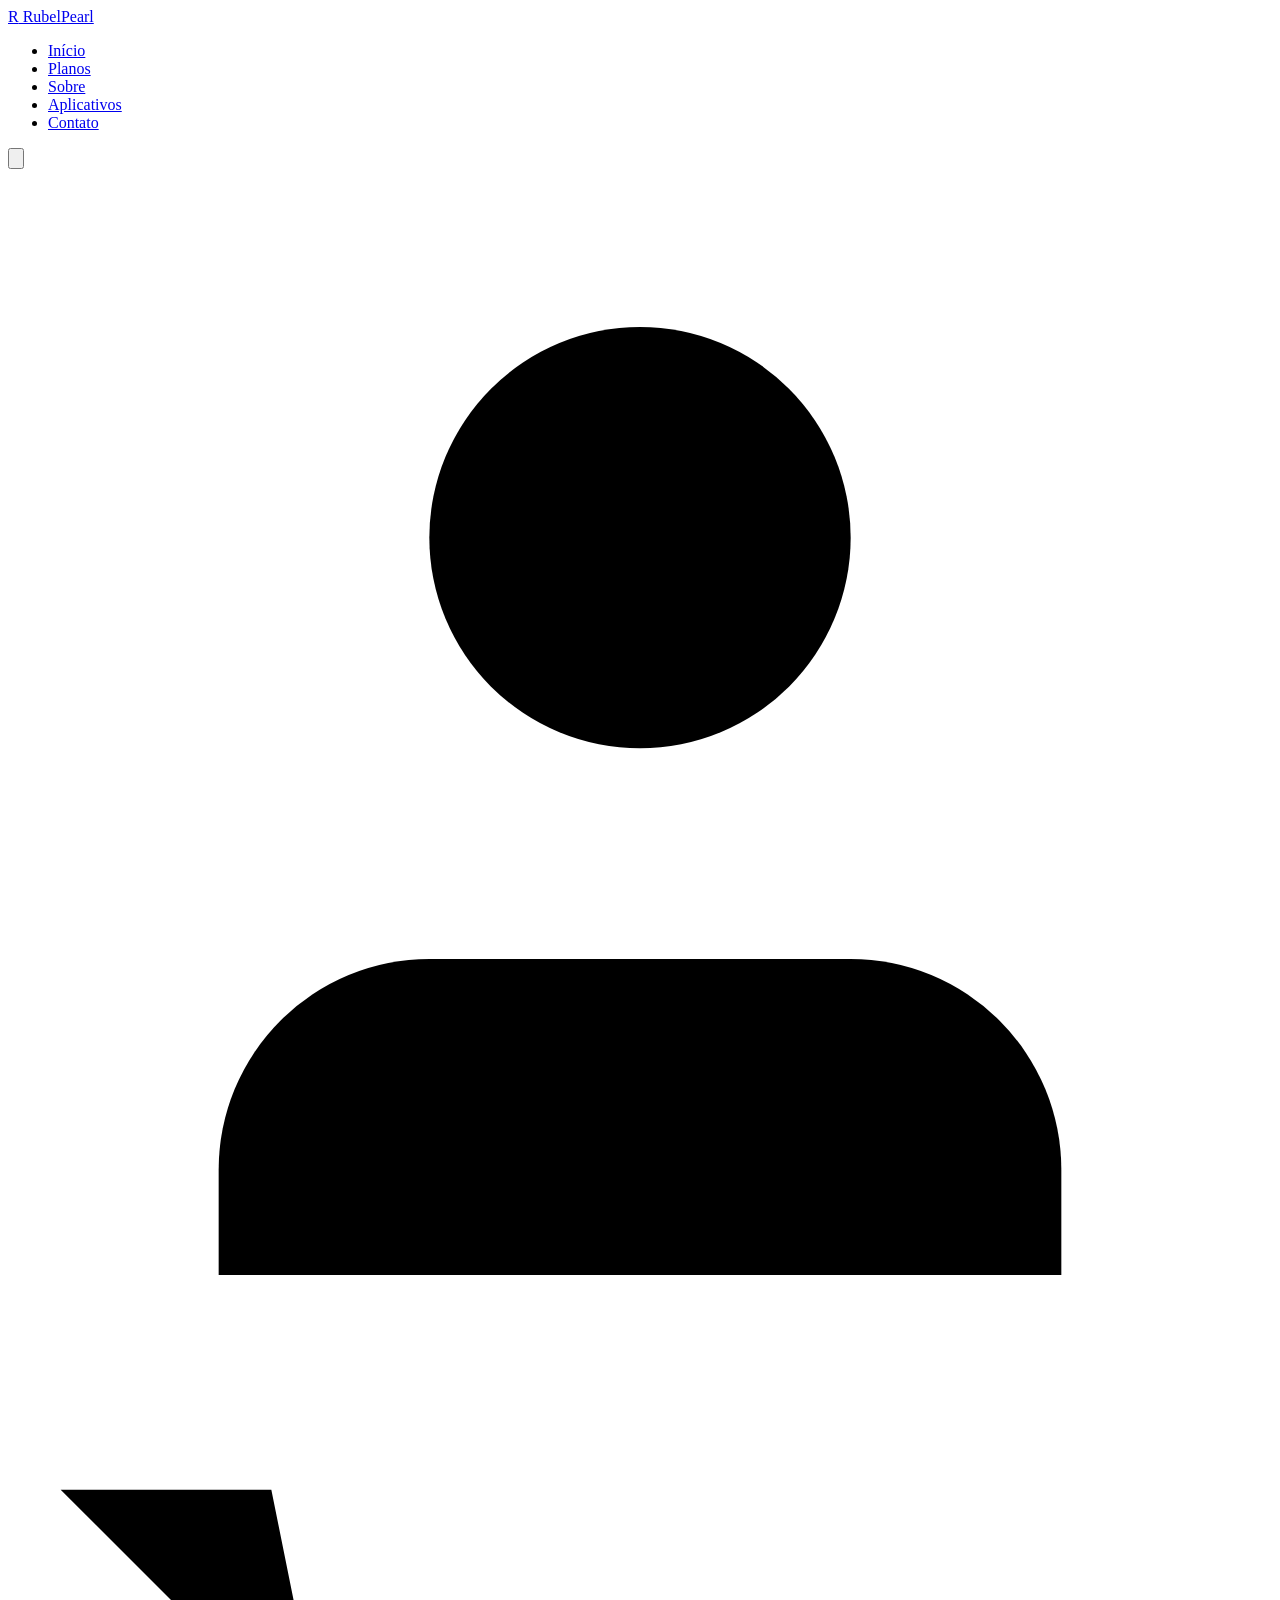
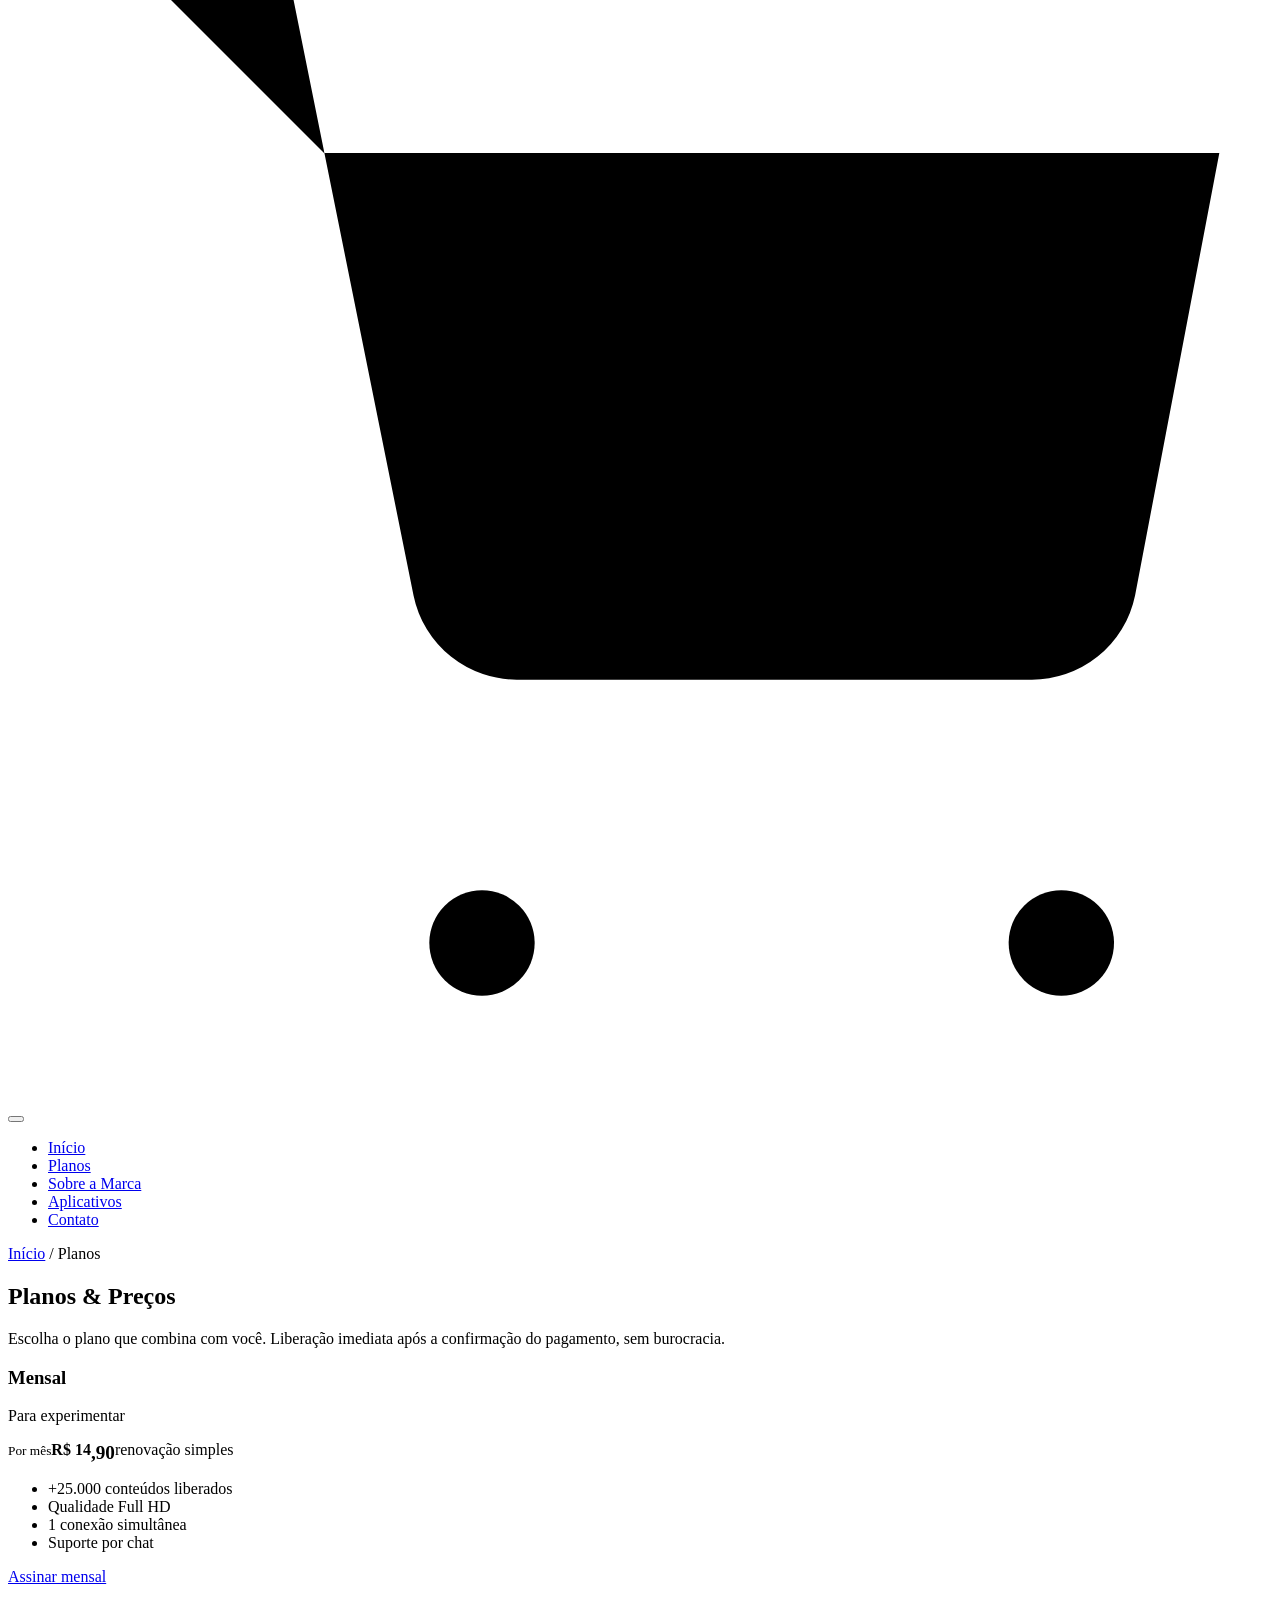
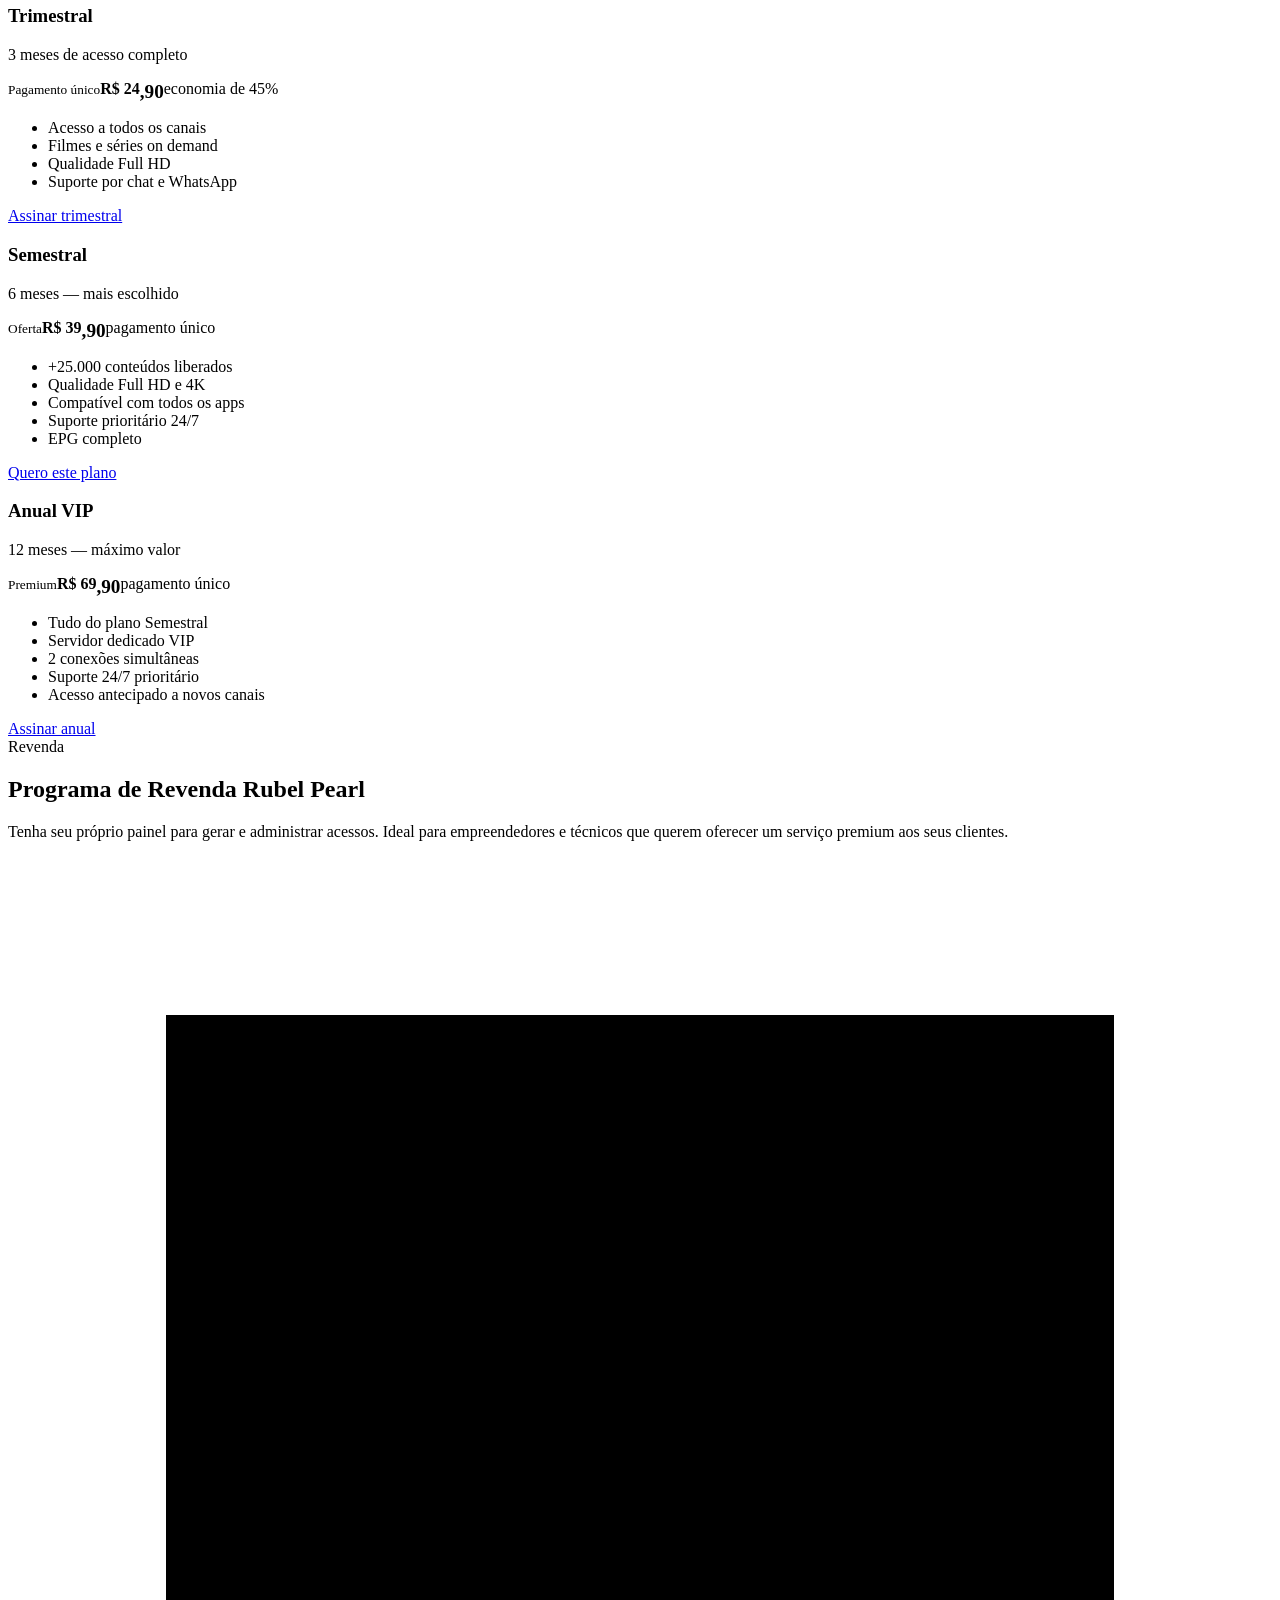
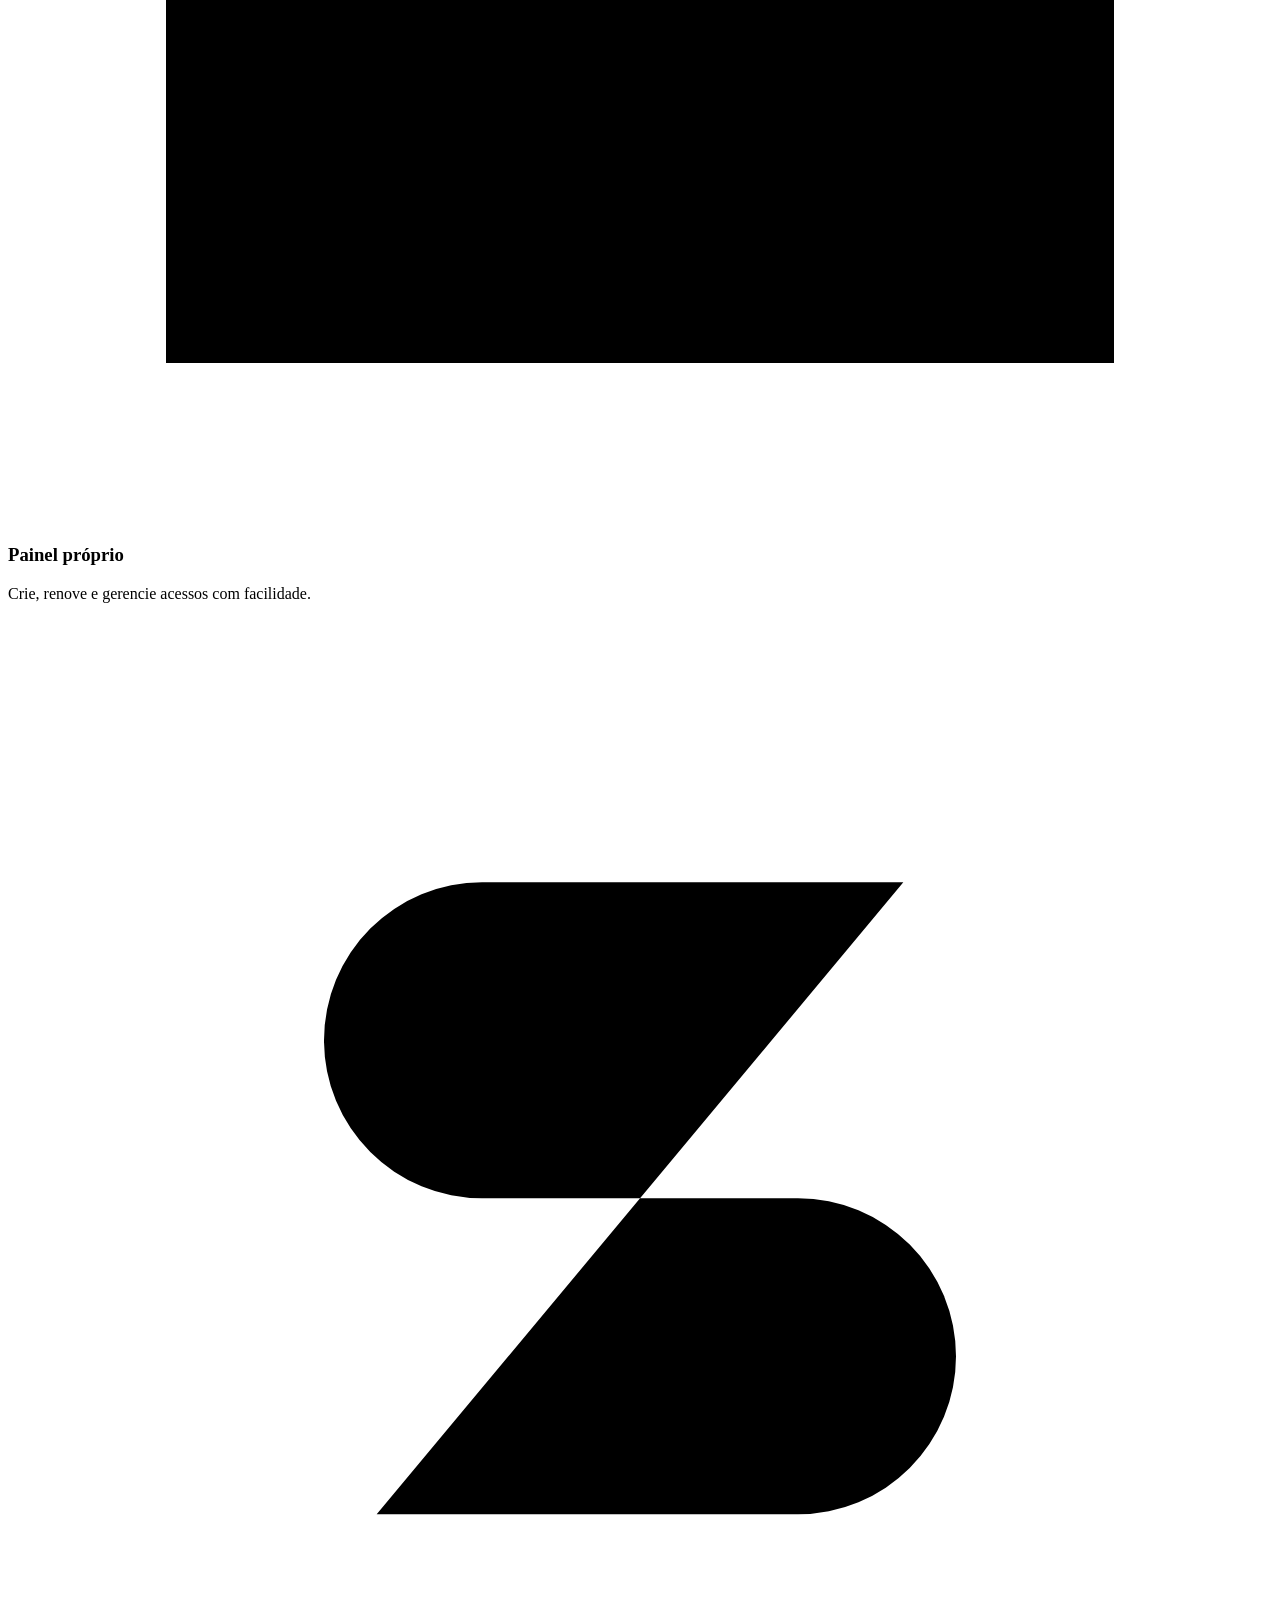
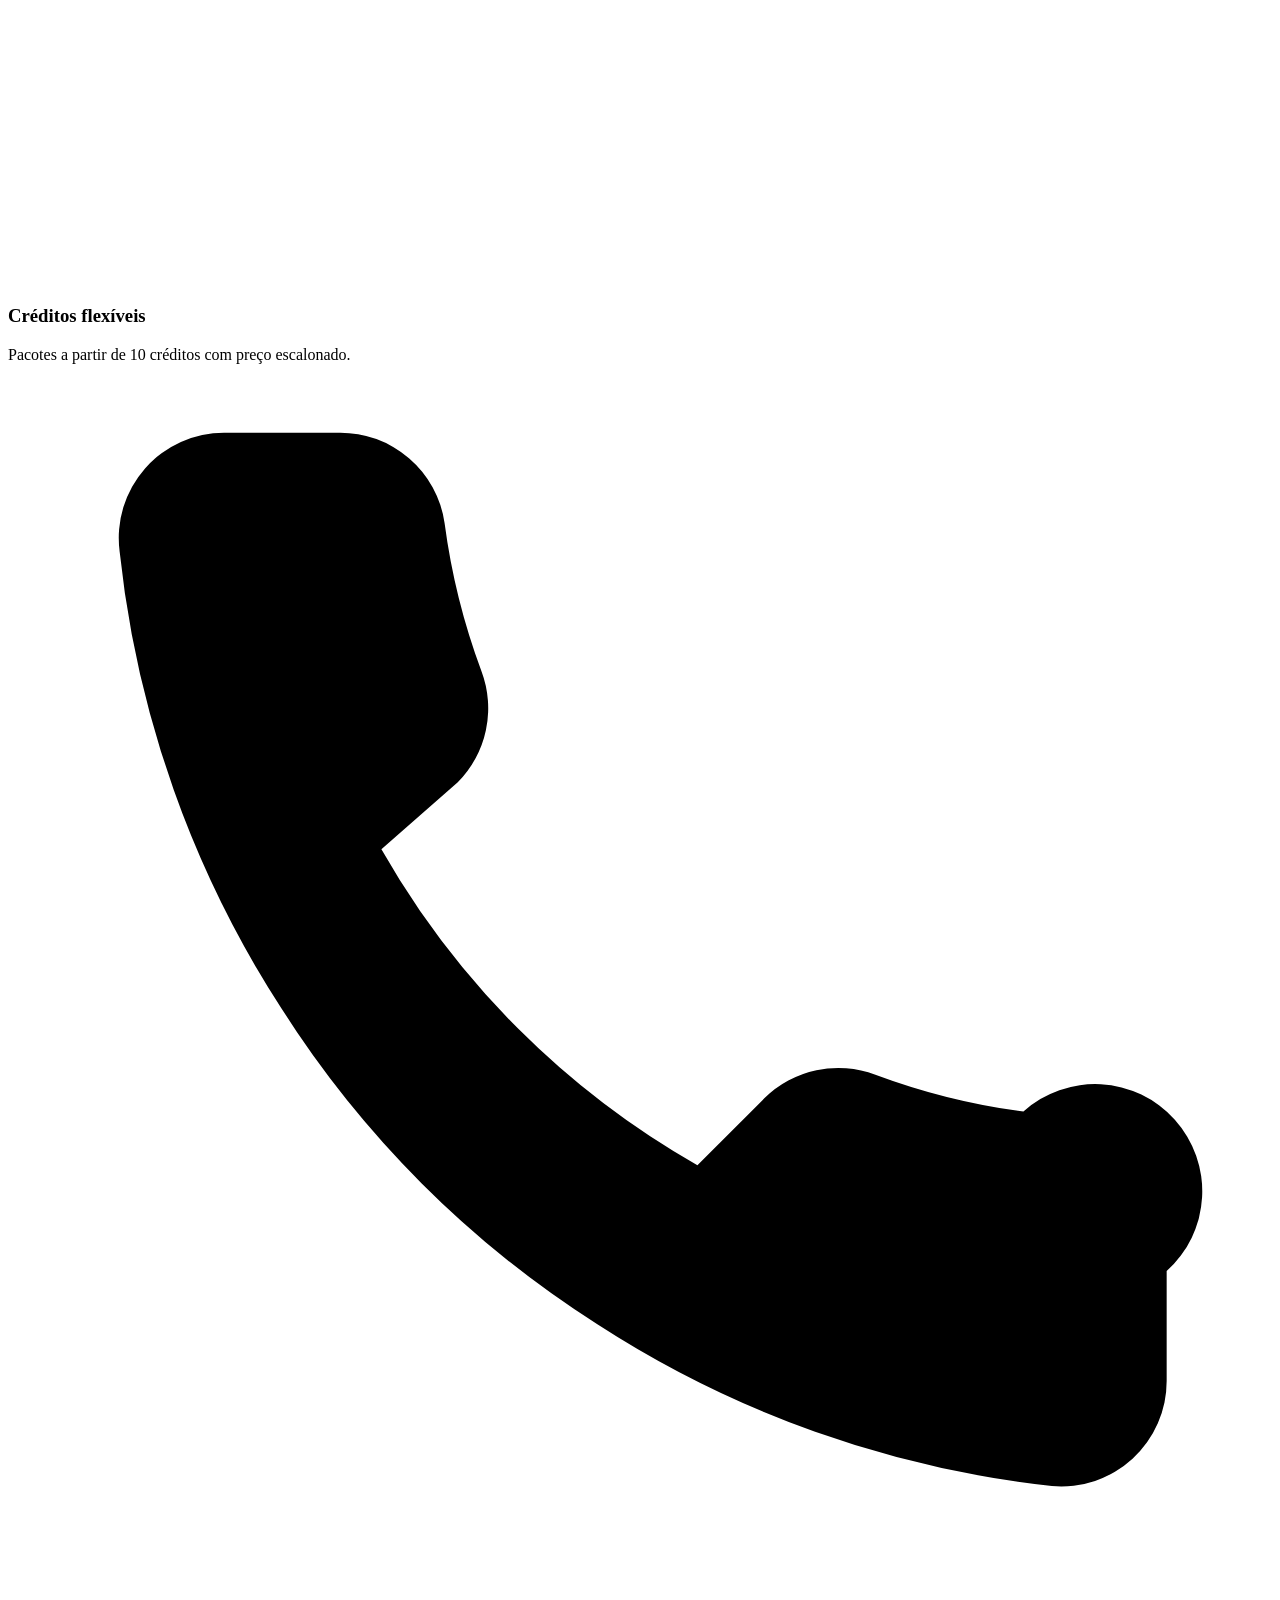
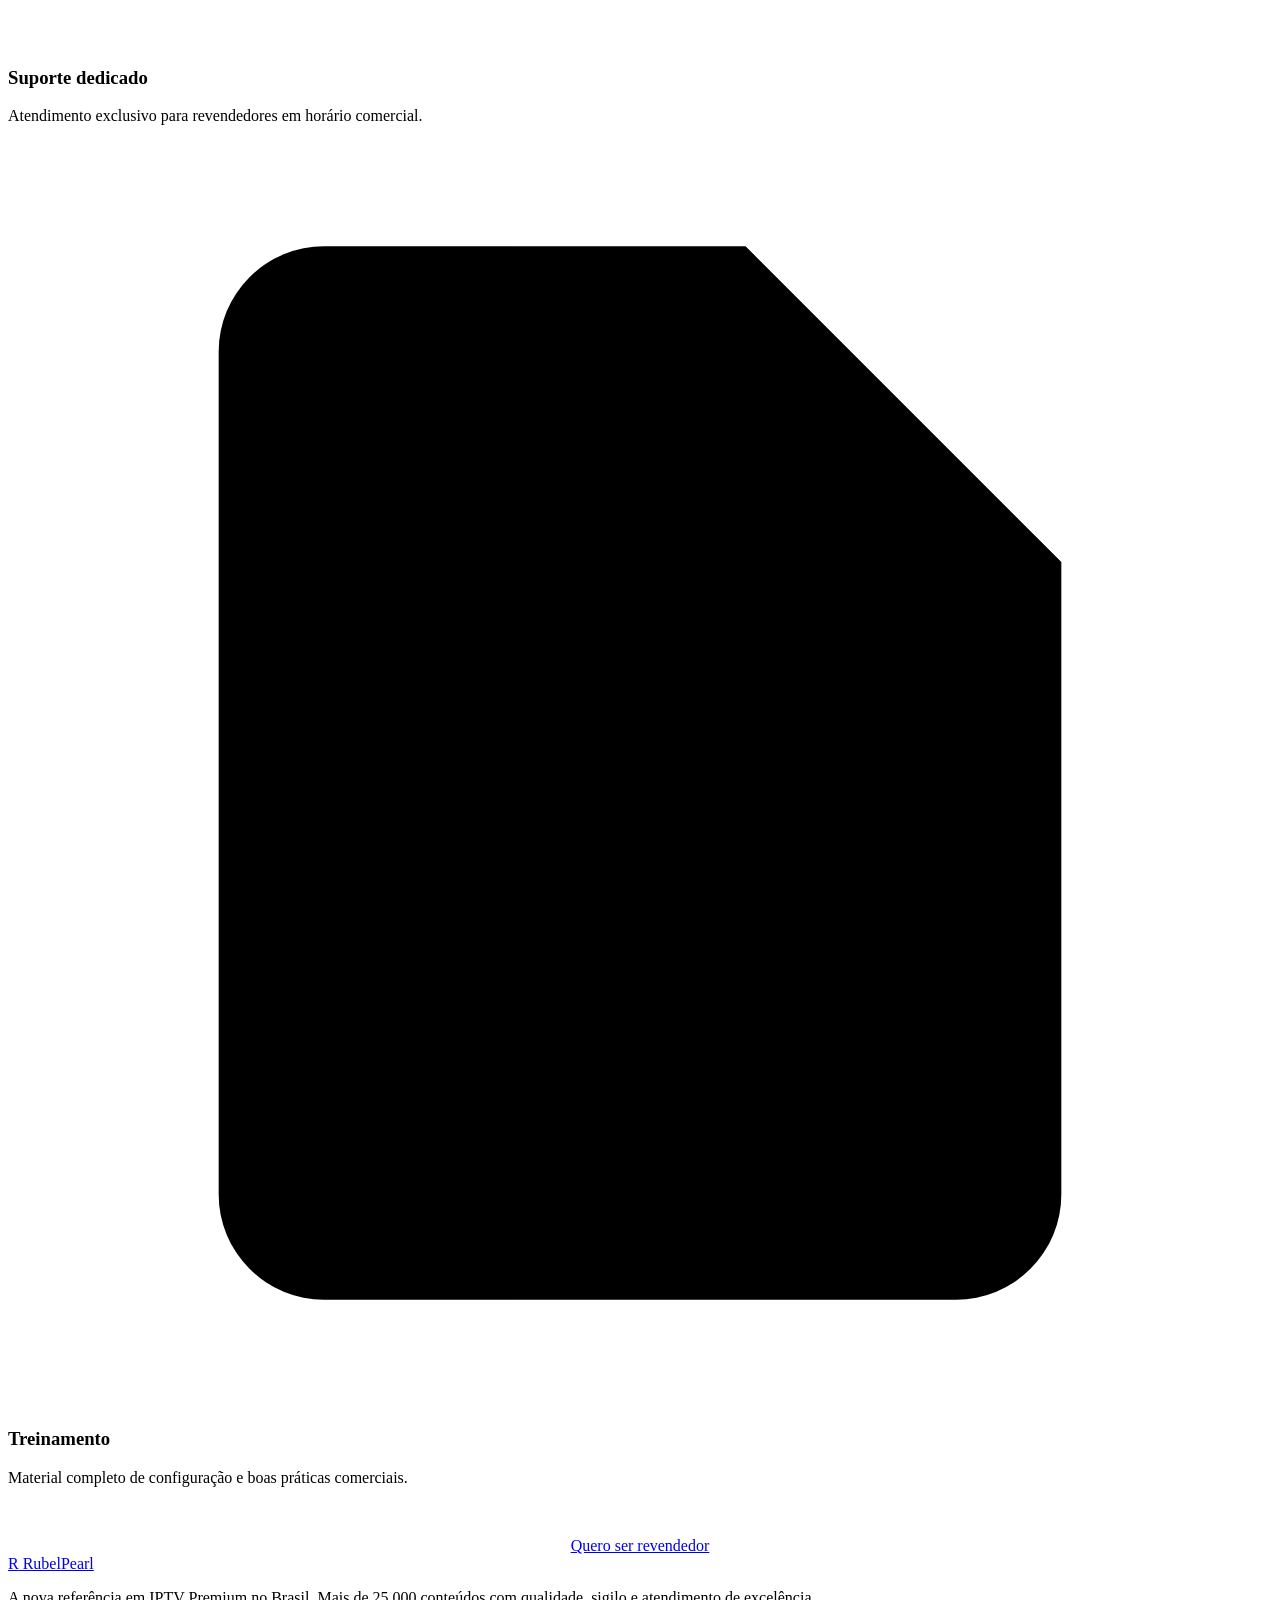
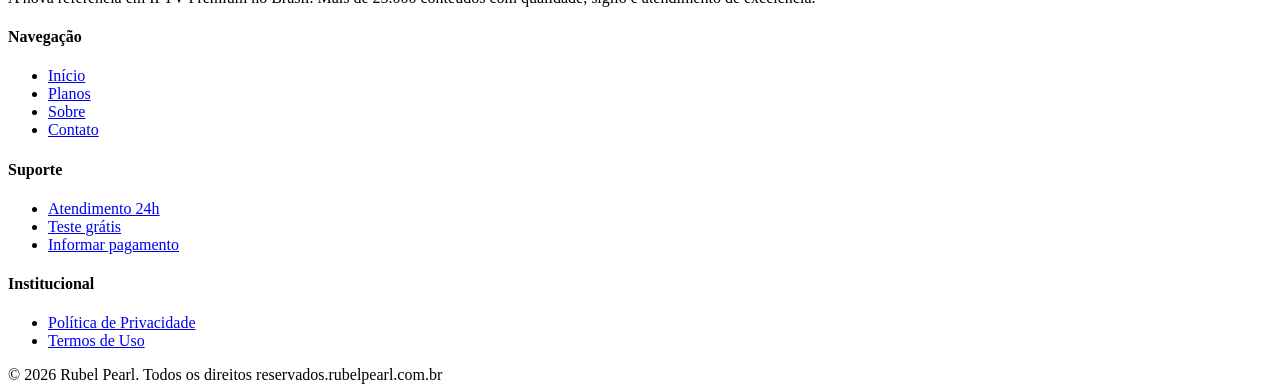
==== planos.html @ 2aa301fd "Add files via upload" ====
<!DOCTYPE html>
<html lang="pt-BR">
<head>
<meta charset="UTF-8">
<meta name="viewport" content="width=device-width, initial-scale=1, viewport-fit=cover">
<meta name="theme-color" content="#000000">
<title>Planos Rubel Pearl — IPTV Premium a partir de R$ 24,90</title>
<meta name="description" content="Conheça os planos Rubel Pearl: trimestral, semestral, anual e revenda. Acesso a +25.000 conteúdos em 4K com liberação imediata e suporte 24h.">
<link rel="canonical" href="/planos.html">

<meta property="og:type" content="website">
<meta property="og:title" content="Planos Rubel Pearl — IPTV Premium">
<meta property="og:description" content="Trimestral, semestral, anual e revenda. Liberação imediata e suporte 24h.">
<meta property="og:url" content="/planos.html">
<meta property="og:site_name" content="Rubel Pearl">
<meta property="og:image" content="img/cat-filmes.jpg">

<link rel="preconnect" href="https://fonts.googleapis.com">
<link rel="preconnect" href="https://fonts.gstatic.com" crossorigin>
<link href="https://fonts.googleapis.com/css2?family=Cormorant+Garamond:ital,wght@0,400;0,500;1,400&family=Inter:wght@300;400;500;600&display=swap" rel="stylesheet">
<link rel="stylesheet" href="css/style.css">

<script type="application/ld+json">
{
  "@context":"https://schema.org",
  "@type":"BreadcrumbList",
  "itemListElement":[
    {"@type":"ListItem","position":1,"name":"Início","item":"https://rubelpearl.com.br/"},
    {"@type":"ListItem","position":2,"name":"Planos","item":"https://rubelpearl.com.br/planos.html"}
  ]
}
</script>
</head>
<body>

<header class="site-header" role="banner">
  <div class="container header-row">
    <a href="index.html" class="logo"><span class="logo-mark">R</span> Rubel<span>Pearl</span></a>
    <nav class="nav" aria-label="Navegação principal">
      <ul>
        <li><a href="index.html">Início</a></li>
        <li><a href="planos.html" class="active">Planos</a></li>
        <li><a href="sobre.html">Sobre</a></li>
        <li><a href="index.html#aplicativos">Aplicativos</a></li>
        <li><a href="contato.html">Contato</a></li>
      </ul>
    </nav>
    <div class="header-tools">
      <button class="icon-btn" aria-label="Buscar"><svg viewBox="0 0 24 24"><circle cx="11" cy="11" r="7"/><path d="m20 20-3.5-3.5"/></svg></button>
      <a class="icon-btn" href="contato.html" aria-label="Área do cliente"><svg viewBox="0 0 24 24"><path d="M20 21v-2a4 4 0 0 0-4-4H8a4 4 0 0 0-4 4v2"/><circle cx="12" cy="7" r="4"/></svg></a>
      <a class="icon-btn cart-badge" href="planos.html" aria-label="Carrinho"><svg viewBox="0 0 24 24"><circle cx="9" cy="21" r="1"/><circle cx="20" cy="21" r="1"/><path d="M1 1h4l2.7 13.4a2 2 0 0 0 2 1.6h9.7a2 2 0 0 0 2-1.6L23 6H6"/></svg></a>
      <button class="menu-toggle" aria-label="Abrir menu"><span></span></button>
    </div>
  </div>
</header>

<nav class="mobile-nav">
  <ul>
    <li><a href="index.html">Início</a></li>
    <li><a href="planos.html">Planos</a></li>
    <li><a href="sobre.html">Sobre a Marca</a></li>
    <li><a href="index.html#aplicativos">Aplicativos</a></li>
    <li><a href="contato.html">Contato</a></li>
  </ul>
</nav>

<main>

<section class="page-hero">
  <div class="container">
    <p class="breadcrumb"><a href="index.html">Início</a> / Planos</p>
    <h1>Planos &amp; Preços</h1>
    <p>Escolha o plano que combina com você. Liberação imediata após a confirmação do pagamento, sem burocracia.</p>
  </div>
</section>

<section class="section">
  <div class="container">
    <div class="plans-grid">
      <article class="plan reveal">
        <h3>Mensal</h3>
        <p class="plan-desc">Para experimentar</p>
        <div class="plan-price"><small>Por mês</small><strong>R$ 14<sub style="font-size:1.2rem">,90</sub></strong><span>renovação simples</span></div>
        <ul class="plan-features">
          <li>+25.000 conteúdos liberados</li>
          <li>Qualidade Full HD</li>
          <li>1 conexão simultânea</li>
          <li>Suporte por chat</li>
        </ul>
        <a href="contato.html" class="btn btn--dark">Assinar mensal</a>
      </article>

      <article class="plan reveal">
        <h3>Trimestral</h3>
        <p class="plan-desc">3 meses de acesso completo</p>
        <div class="plan-price"><small>Pagamento único</small><strong>R$ 24<sub style="font-size:1.2rem">,90</sub></strong><span>economia de 45%</span></div>
        <ul class="plan-features">
          <li>Acesso a todos os canais</li>
          <li>Filmes e séries on demand</li>
          <li>Qualidade Full HD</li>
          <li>Suporte por chat e WhatsApp</li>
        </ul>
        <a href="contato.html" class="btn btn--dark">Assinar trimestral</a>
      </article>

      <article class="plan plan--featured reveal">
        <h3>Semestral</h3>
        <p class="plan-desc">6 meses — mais escolhido</p>
        <div class="plan-price"><small>Oferta</small><strong>R$ 39<sub style="font-size:1.2rem">,90</sub></strong><span>pagamento único</span></div>
        <ul class="plan-features">
          <li>+25.000 conteúdos liberados</li>
          <li>Qualidade Full HD e 4K</li>
          <li>Compatível com todos os apps</li>
          <li>Suporte prioritário 24/7</li>
          <li>EPG completo</li>
        </ul>
        <a href="contato.html" class="btn btn--gold">Quero este plano</a>
      </article>

      <article class="plan reveal">
        <h3>Anual VIP</h3>
        <p class="plan-desc">12 meses — máximo valor</p>
        <div class="plan-price"><small>Premium</small><strong>R$ 69<sub style="font-size:1.2rem">,90</sub></strong><span>pagamento único</span></div>
        <ul class="plan-features">
          <li>Tudo do plano Semestral</li>
          <li>Servidor dedicado VIP</li>
          <li>2 conexões simultâneas</li>
          <li>Suporte 24/7 prioritário</li>
          <li>Acesso antecipado a novos canais</li>
        </ul>
        <a href="contato.html" class="btn btn--dark">Assinar anual</a>
      </article>
    </div>
  </div>
</section>

<section class="section section--dark">
  <div class="container">
    <div class="section-head reveal">
      <span class="eyebrow">Revenda</span>
      <h2>Programa de Revenda Rubel Pearl</h2>
      <div class="divider"></div>
      <p>Tenha seu próprio painel para gerar e administrar acessos. Ideal para empreendedores e técnicos que querem oferecer um serviço premium aos seus clientes.</p>
    </div>
    <div class="features reveal">
      <div class="feature">
        <div class="feature-icon"><svg viewBox="0 0 24 24"><path d="M3 3h18v18H3z"/><path d="M3 9h18M9 21V9"/></svg></div>
        <h3>Painel próprio</h3><p>Crie, renove e gerencie acessos com facilidade.</p>
      </div>
      <div class="feature">
        <div class="feature-icon"><svg viewBox="0 0 24 24"><path d="M12 1v22M17 5H9a3 3 0 0 0 0 6h6a3 3 0 0 1 0 6H7"/></svg></div>
        <h3>Créditos flexíveis</h3><p>Pacotes a partir de 10 créditos com preço escalonado.</p>
      </div>
      <div class="feature">
        <div class="feature-icon"><svg viewBox="0 0 24 24"><path d="M22 16.92V19a2 2 0 0 1-2.18 2 19.79 19.79 0 0 1-8.63-3.07 19.5 19.5 0 0 1-6-6 19.79 19.79 0 0 1-3.07-8.67A2 2 0 0 1 4.11 1h2.18a2 2 0 0 1 2 1.72 12.84 12.84 0 0 0 .7 2.81 2 2 0 0 1-.45 2.11L7.09 8.91a16 16 0 0 0 6 6l1.27-1.27a2 2 0 0 1 2.11-.45 12.84 12.84 0 0 0 2.81.7A2 2 0 0 1 22 16.92z"/></svg></div>
        <h3>Suporte dedicado</h3><p>Atendimento exclusivo para revendedores em horário comercial.</p>
      </div>
      <div class="feature">
        <div class="feature-icon"><svg viewBox="0 0 24 24"><path d="M14 2H6a2 2 0 0 0-2 2v16a2 2 0 0 0 2 2h12a2 2 0 0 0 2-2V8z"/><polyline points="14 2 14 8 20 8"/></svg></div>
        <h3>Treinamento</h3><p>Material completo de configuração e boas práticas comerciais.</p>
      </div>
    </div>
    <div style="text-align:center;margin-top:50px">
      <a href="contato.html" class="btn btn--gold">Quero ser revendedor</a>
    </div>
  </div>
</section>

</main>

<footer class="site-footer" role="contentinfo">
  <div class="container">
    <div class="footer-grid">
      <div class="footer-brand">
        <a href="index.html" class="logo"><span class="logo-mark">R</span> Rubel<span>Pearl</span></a>
        <p>A nova referência em IPTV Premium no Brasil. Mais de 25.000 conteúdos com qualidade, sigilo e atendimento de excelência.</p>
      </div>
      <div class="footer-col"><h4>Navegação</h4><ul><li><a href="index.html">Início</a></li><li><a href="planos.html">Planos</a></li><li><a href="sobre.html">Sobre</a></li><li><a href="contato.html">Contato</a></li></ul></div>
      <div class="footer-col"><h4>Suporte</h4><ul><li><a href="contato.html">Atendimento 24h</a></li><li><a href="contato.html">Teste grátis</a></li><li><a href="contato.html">Informar pagamento</a></li></ul></div>
      <div class="footer-col"><h4>Institucional</h4><ul><li><a href="politica-privacidade.html">Política de Privacidade</a></li><li><a href="termos.html">Termos de Uso</a></li></ul></div>
    </div>
    <div class="footer-bottom"><span>© <span id="year">2026</span> Rubel Pearl. Todos os direitos reservados.</span><span>rubelpearl.com.br</span></div>
  </div>
</footer>
<script src="js/main.js" defer></script>
</body>
</html>
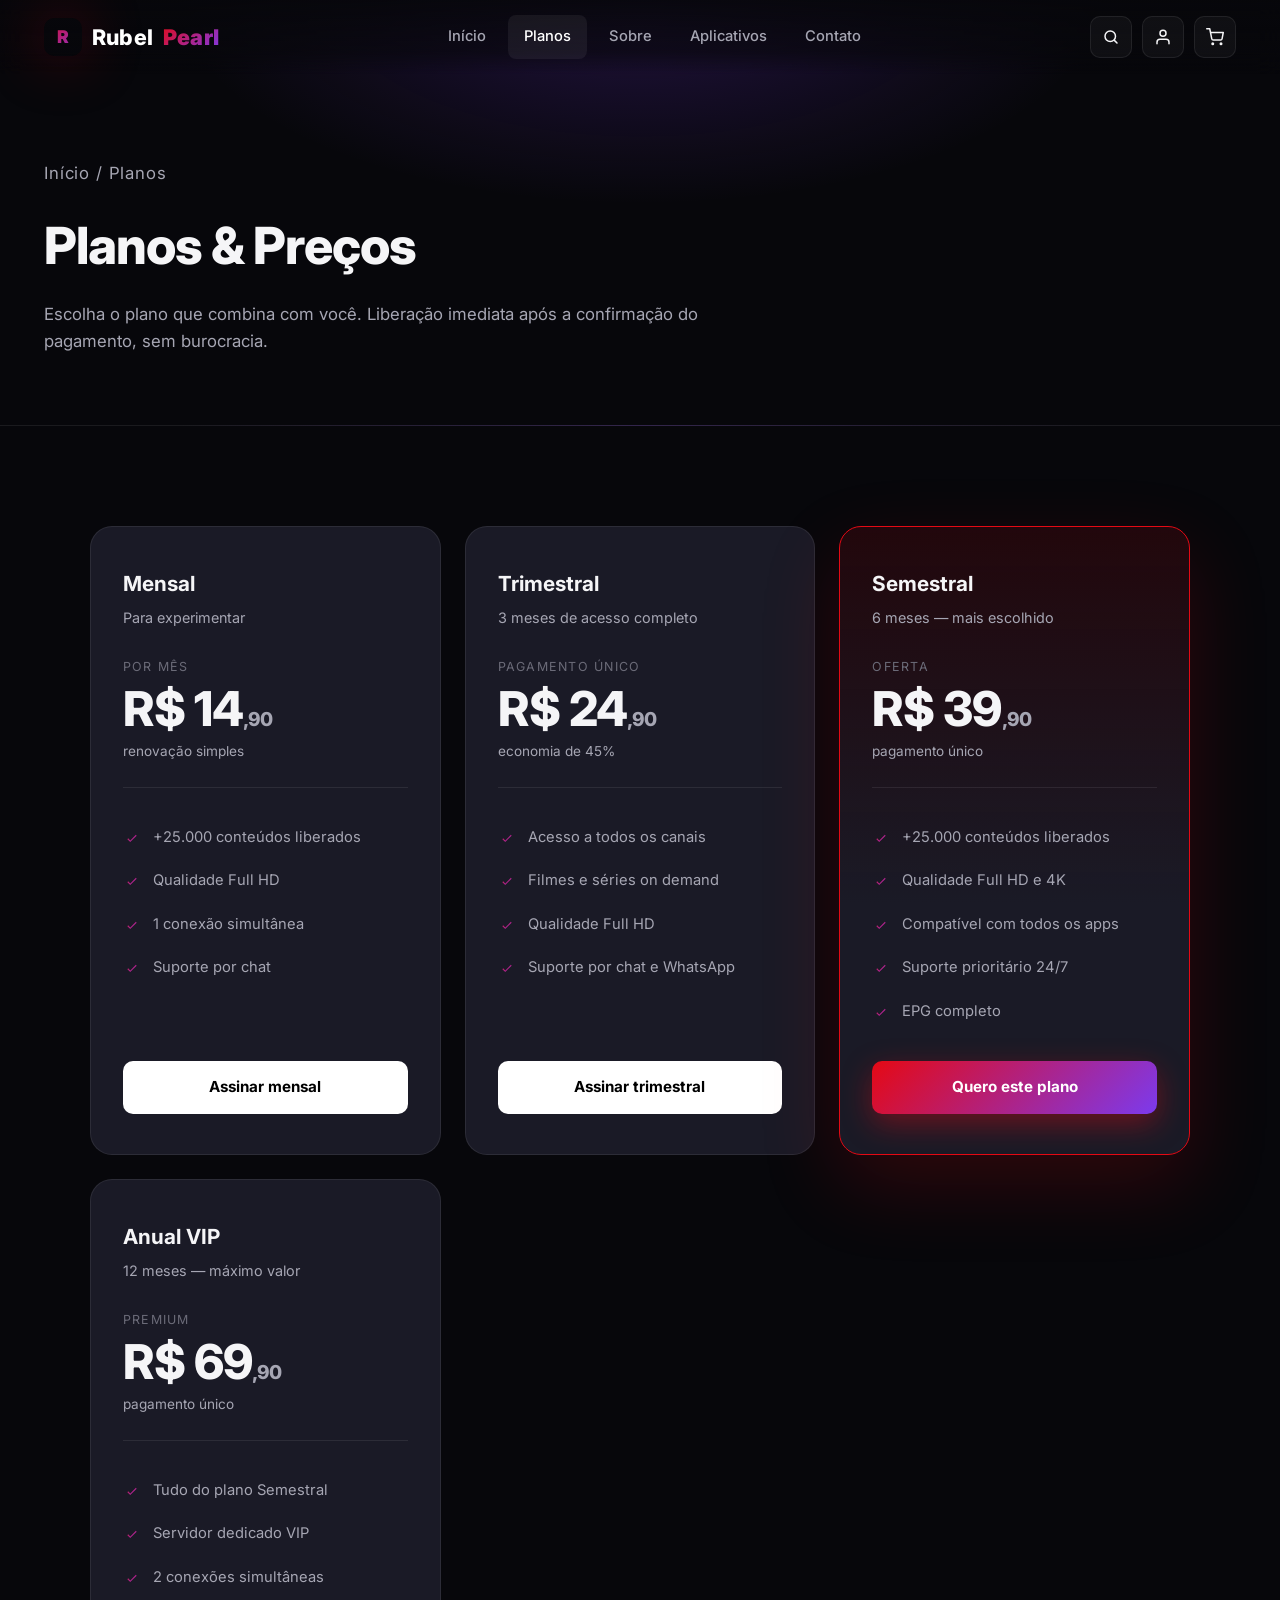
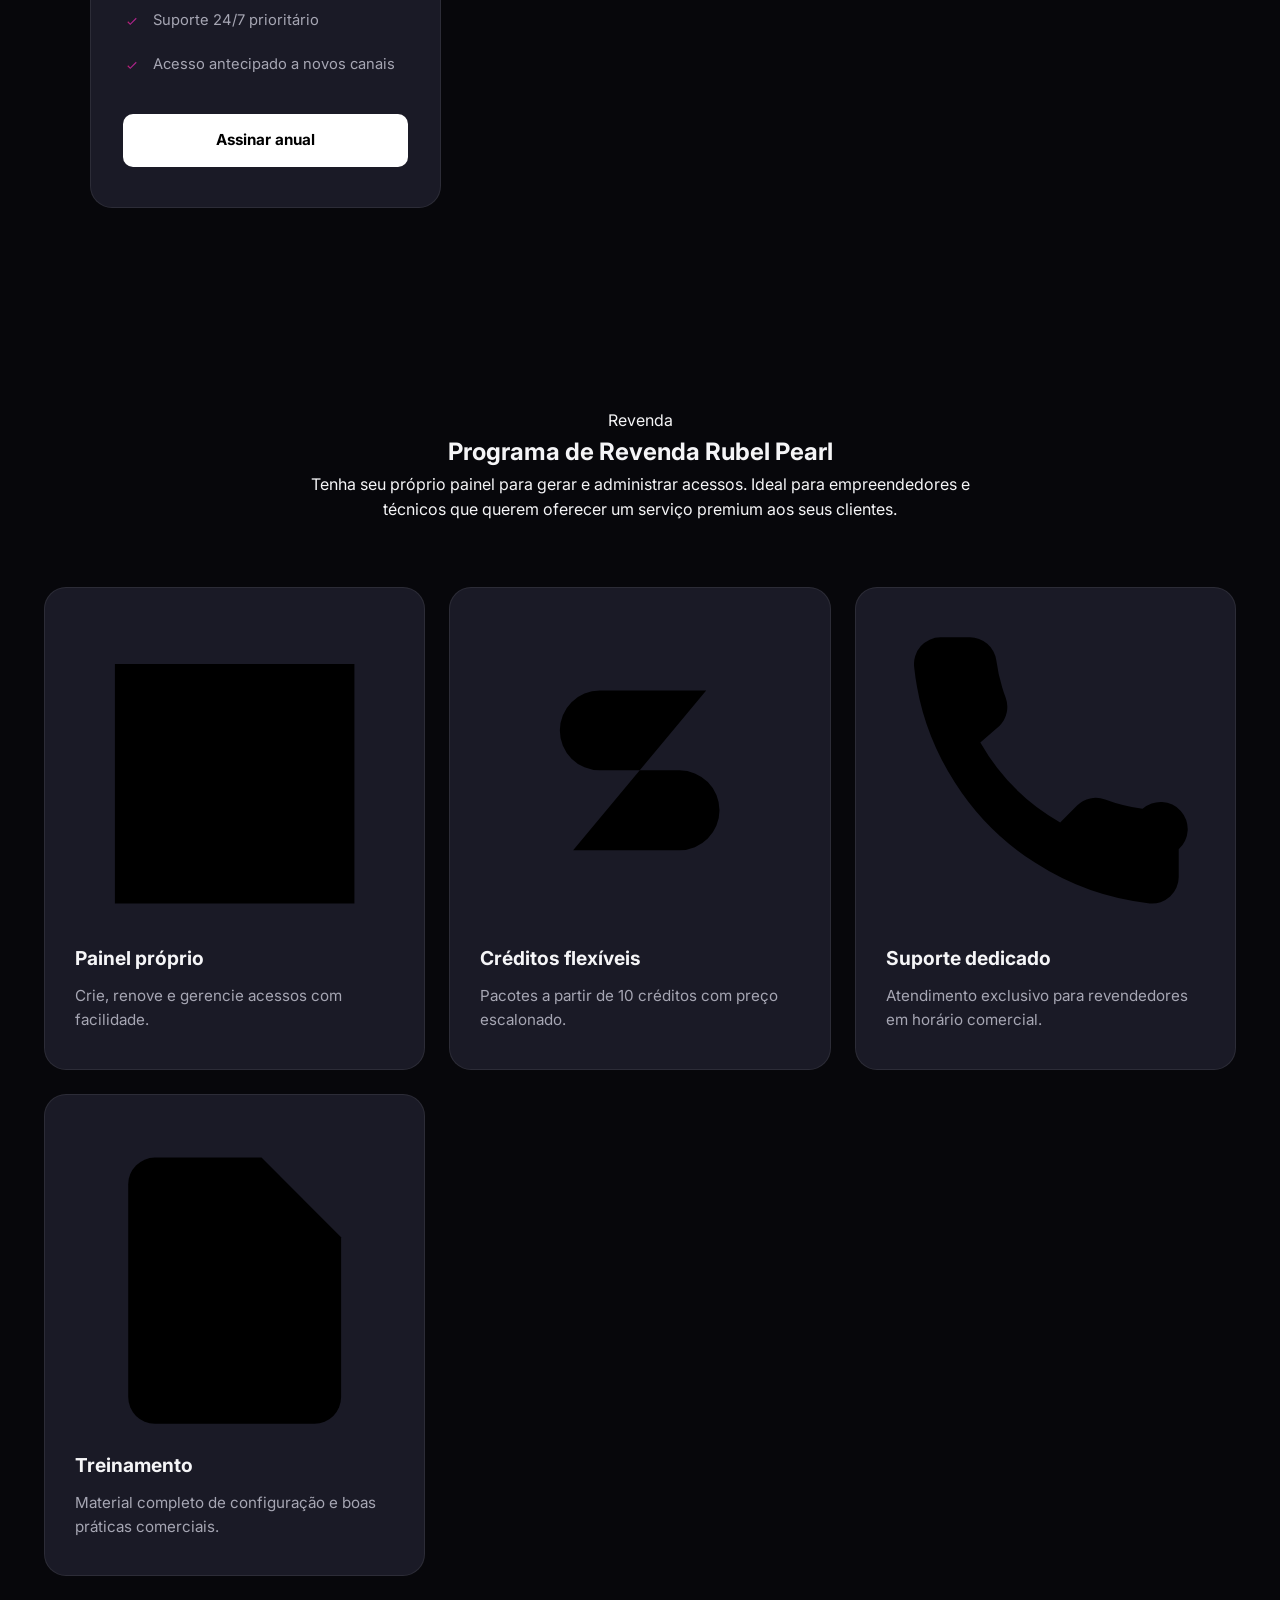
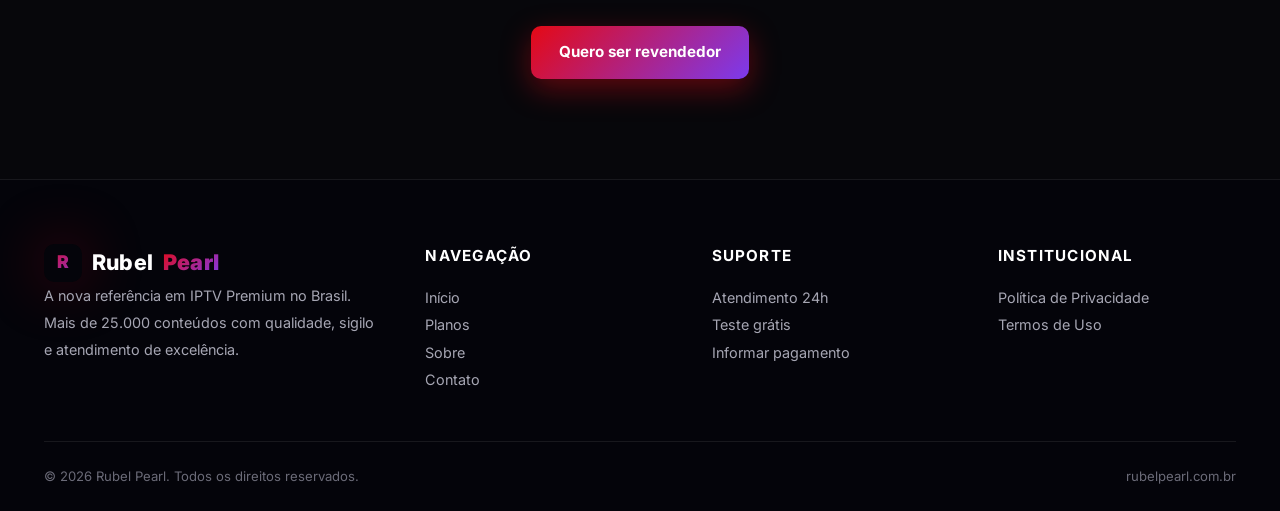
==== commit 8616932f: "Update planos.html" ====
--- a/planos.html
+++ b/planos.html
@@ -87,7 +87,7 @@
           <li>1 conexão simultânea</li>
           <li>Suporte por chat</li>
         </ul>
-        <a href="contato.html" class="btn btn--dark">Assinar mensal</a>
+        <a href="https://iptvperfeito.net/menu" class="btn btn--dark" rel="nofollow noopener noreferrer">Assinar mensal</a>
       </article>
 
       <article class="plan reveal">
@@ -100,7 +100,7 @@
           <li>Qualidade Full HD</li>
           <li>Suporte por chat e WhatsApp</li>
         </ul>
-        <a href="contato.html" class="btn btn--dark">Assinar trimestral</a>
+        <a href="https://iptvperfeito.net/menu" class="btn btn--dark" rel="nofollow noopener noreferrer">Assinar trimestral</a>
       </article>
 
       <article class="plan plan--featured reveal">
@@ -114,7 +114,7 @@
           <li>Suporte prioritário 24/7</li>
           <li>EPG completo</li>
         </ul>
-        <a href="contato.html" class="btn btn--gold">Quero este plano</a>
+        <a href="https://iptvperfeito.net/menu" class="btn btn--gold" rel="nofollow noopener noreferrer">Quero este plano</a>
       </article>
 
       <article class="plan reveal">
@@ -128,7 +128,7 @@
           <li>Suporte 24/7 prioritário</li>
           <li>Acesso antecipado a novos canais</li>
         </ul>
-        <a href="contato.html" class="btn btn--dark">Assinar anual</a>
+        <a href="https://iptvperfeito.net/menu" class="btn btn--dark" rel="nofollow noopener noreferrer">Assinar anual</a>
       </article>
     </div>
   </div>
@@ -161,7 +161,7 @@
       </div>
     </div>
     <div style="text-align:center;margin-top:50px">
-      <a href="contato.html" class="btn btn--gold">Quero ser revendedor</a>
+      <a href="https://iptvperfeito.net/menu" class="btn btn--gold" rel="nofollow noopener noreferrer">Quero ser revendedor</a>
     </div>
   </div>
 </section>
@@ -176,7 +176,7 @@
         <p>A nova referência em IPTV Premium no Brasil. Mais de 25.000 conteúdos com qualidade, sigilo e atendimento de excelência.</p>
       </div>
       <div class="footer-col"><h4>Navegação</h4><ul><li><a href="index.html">Início</a></li><li><a href="planos.html">Planos</a></li><li><a href="sobre.html">Sobre</a></li><li><a href="contato.html">Contato</a></li></ul></div>
-      <div class="footer-col"><h4>Suporte</h4><ul><li><a href="contato.html">Atendimento 24h</a></li><li><a href="contato.html">Teste grátis</a></li><li><a href="contato.html">Informar pagamento</a></li></ul></div>
+      <div class="footer-col"><h4>Suporte</h4><ul><li><a href="https://iptvperfeito.net/menu">Atendimento 24h</a></li><li><a href="contato.html">Teste grátis</a></li><li><a href="contato.html">Informar pagamento</a></li></ul></div>
       <div class="footer-col"><h4>Institucional</h4><ul><li><a href="politica-privacidade.html">Política de Privacidade</a></li><li><a href="termos.html">Termos de Uso</a></li></ul></div>
     </div>
     <div class="footer-bottom"><span>© <span id="year">2026</span> Rubel Pearl. Todos os direitos reservados.</span><span>rubelpearl.com.br</span></div>
--- a/css/style.css
+++ b/css/style.css
@@ -0,0 +1,370 @@
+/* =========================================================
+   RUBEL PEARL — Streaming Premium UI
+   HTML5 + CSS3 puro
+   ========================================================= */
+*,*::before,*::after{box-sizing:border-box;margin:0;padding:0}
+html{scroll-behavior:smooth;-webkit-text-size-adjust:100%}
+img,svg,video{display:block;max-width:100%;height:auto}
+a{color:inherit;text-decoration:none}
+button{font:inherit;cursor:pointer;border:0;background:none;color:inherit}
+ul{list-style:none}
+
+:root{
+  --bg:#07070b;
+  --bg-2:#0d0d14;
+  --bg-3:#14141d;
+  --surface:#1a1a26;
+  --surface-2:#22222f;
+  --line:rgba(255,255,255,.08);
+  --line-strong:rgba(255,255,255,.16);
+  --text:#f5f5f7;
+  --text-dim:#a6a6b3;
+  --text-mute:#6b6b78;
+  --brand:#e50914;
+  --brand-2:#ff2a39;
+  --accent:#7c3aed;
+  --accent-2:#22d3ee;
+  --gradient:linear-gradient(135deg,#e50914 0%,#7c3aed 100%);
+  --gradient-soft:linear-gradient(135deg,rgba(229,9,20,.18),rgba(124,58,237,.18));
+  --glow:0 0 60px rgba(229,9,20,.35);
+  --radius:14px;
+  --radius-lg:22px;
+  --ff-display:"Inter","Helvetica Neue",Arial,sans-serif;
+  --ff-body:"Inter","Helvetica Neue",Arial,sans-serif;
+  --ease:cubic-bezier(.22,.61,.36,1);
+  --container:1240px;
+}
+
+html,body{background:var(--bg);color:var(--text);font-family:var(--ff-body);font-size:16px;line-height:1.6;-webkit-font-smoothing:antialiased}
+body{overflow-x:hidden}
+.container{width:100%;max-width:var(--container);margin:0 auto;padding:0 24px}
+
+::selection{background:var(--brand);color:#fff}
+
+/* =================== HEADER =================== */
+.site-header{
+  position:fixed;top:0;left:0;right:0;z-index:100;
+  background:linear-gradient(180deg,rgba(7,7,11,.92) 0%,rgba(7,7,11,.6) 70%,rgba(7,7,11,0) 100%);
+  backdrop-filter:blur(14px);
+  -webkit-backdrop-filter:blur(14px);
+  transition:background .3s var(--ease);
+}
+.site-header.scrolled{background:rgba(7,7,11,.96);border-bottom:1px solid var(--line)}
+.header-row{display:flex;align-items:center;justify-content:space-between;height:74px;gap:32px}
+.logo{display:flex;align-items:center;gap:10px;font-weight:800;font-size:1.35rem;letter-spacing:.2px;color:#fff}
+.logo span{background:var(--gradient);-webkit-background-clip:text;background-clip:text;color:transparent;font-weight:900}
+.logo-mark{
+  width:38px;height:38px;border-radius:10px;
+  background:var(--gradient);
+  display:grid;place-items:center;font-weight:900;color:#fff;
+  box-shadow:var(--glow);
+  font-size:1.1rem;
+}
+.nav>ul{display:flex;gap:6px}
+.nav a{
+  position:relative;display:inline-block;padding:10px 16px;border-radius:8px;
+  font-size:.92rem;font-weight:500;color:var(--text-dim);
+  transition:color .25s var(--ease),background .25s var(--ease);
+}
+.nav a:hover,.nav a.active{color:#fff;background:rgba(255,255,255,.06)}
+.header-tools{display:flex;align-items:center;gap:10px}
+.icon-btn{
+  width:42px;height:42px;display:grid;place-items:center;border-radius:10px;
+  background:rgba(255,255,255,.04);border:1px solid var(--line);
+  color:var(--text);transition:all .25s var(--ease);
+}
+.icon-btn:hover{background:rgba(255,255,255,.1);border-color:var(--line-strong)}
+.icon-btn svg{width:18px;height:18px;fill:none;stroke:currentColor;stroke-width:2;stroke-linecap:round;stroke-linejoin:round}
+.cta-header{
+  display:inline-flex;align-items:center;gap:8px;
+  padding:11px 22px;border-radius:10px;
+  background:var(--gradient);color:#fff;font-weight:700;font-size:.9rem;
+  box-shadow:0 8px 24px rgba(229,9,20,.32);
+  transition:transform .25s var(--ease),box-shadow .25s var(--ease);
+}
+.cta-header:hover{transform:translateY(-2px);box-shadow:0 12px 32px rgba(229,9,20,.45)}
+.menu-toggle{display:none;width:42px;height:42px;border-radius:10px;border:1px solid var(--line);background:rgba(255,255,255,.04);position:relative}
+.menu-toggle span,.menu-toggle span::before,.menu-toggle span::after{
+  content:"";position:absolute;left:11px;width:20px;height:2px;background:#fff;border-radius:2px;transition:.3s var(--ease);
+}
+.menu-toggle span{top:50%;transform:translateY(-50%)}
+.menu-toggle span::before{top:-7px;left:0}
+.menu-toggle span::after{top:7px;left:0}
+.menu-toggle.is-open span{background:transparent}
+.menu-toggle.is-open span::before{top:0;transform:rotate(45deg)}
+.menu-toggle.is-open span::after{top:0;transform:rotate(-45deg)}
+
+.mobile-nav{
+  position:fixed;inset:74px 0 0 0;background:rgba(7,7,11,.98);backdrop-filter:blur(20px);
+  transform:translateY(-110%);transition:transform .4s var(--ease);z-index:90;padding:32px 24px;
+}
+.mobile-nav.is-open{transform:translateY(0)}
+.mobile-nav ul{display:flex;flex-direction:column;gap:6px}
+.mobile-nav a{display:block;padding:16px 18px;font-size:1.1rem;border-radius:10px;color:var(--text);border:1px solid var(--line)}
+
+/* =================== HERO =================== */
+.hero{
+  position:relative;min-height:100vh;padding:140px 0 80px;
+  display:flex;align-items:center;overflow:hidden;
+  background:radial-gradient(80% 60% at 70% 30%,rgba(124,58,237,.22),transparent 60%),
+             radial-gradient(70% 50% at 20% 80%,rgba(229,9,20,.22),transparent 60%),var(--bg);
+}
+.hero::before{
+  content:"";position:absolute;inset:0;
+  background:url('../img/hero.jpg') center/cover no-repeat;
+  opacity:.35;mix-blend-mode:luminosity;
+}
+.hero::after{
+  content:"";position:absolute;inset:0;
+  background:linear-gradient(180deg,rgba(7,7,11,.4) 0%,rgba(7,7,11,.85) 70%,var(--bg) 100%);
+}
+.hero .container{position:relative;z-index:2}
+.hero-eyebrow{
+  display:inline-flex;align-items:center;gap:10px;
+  padding:8px 16px;border-radius:999px;
+  background:rgba(255,255,255,.06);border:1px solid var(--line-strong);
+  font-size:.8rem;font-weight:600;letter-spacing:.08em;text-transform:uppercase;color:var(--text-dim);
+  margin-bottom:28px;
+}
+.hero-eyebrow .dot{width:8px;height:8px;border-radius:50%;background:#22c55e;box-shadow:0 0 12px #22c55e;animation:pulse 2s infinite}
+@keyframes pulse{50%{opacity:.5}}
+.hero h1{
+  font-size:clamp(2.4rem,6vw,4.6rem);line-height:1.05;font-weight:800;
+  letter-spacing:-.02em;max-width:900px;margin-bottom:24px;
+}
+.hero h1 .grad{background:var(--gradient);-webkit-background-clip:text;background-clip:text;color:transparent}
+.hero-sub{font-size:clamp(1rem,1.4vw,1.2rem);color:var(--text-dim);max-width:620px;margin-bottom:40px}
+.hero-cta{display:flex;flex-wrap:wrap;gap:14px}
+.hero-stats{display:flex;flex-wrap:wrap;gap:48px;margin-top:64px;padding-top:40px;border-top:1px solid var(--line)}
+.hero-stats .stat strong{display:block;font-size:2rem;font-weight:800;background:var(--gradient);-webkit-background-clip:text;background-clip:text;color:transparent}
+.hero-stats .stat span{font-size:.85rem;color:var(--text-mute);text-transform:uppercase;letter-spacing:.08em}
+
+/* =================== BUTTONS =================== */
+.btn{
+  display:inline-flex;align-items:center;justify-content:center;gap:10px;
+  padding:14px 28px;border-radius:10px;font-weight:700;font-size:.95rem;
+  transition:transform .25s var(--ease),box-shadow .25s var(--ease),background .25s var(--ease);
+  white-space:nowrap;
+}
+.btn--primary{background:var(--gradient);color:#fff;box-shadow:0 10px 30px rgba(229,9,20,.38)}
+.btn--primary:hover{transform:translateY(-2px);box-shadow:0 16px 40px rgba(229,9,20,.55)}
+.btn--ghost{background:rgba(255,255,255,.08);color:#fff;border:1px solid var(--line-strong);backdrop-filter:blur(8px)}
+.btn--ghost:hover{background:rgba(255,255,255,.14)}
+.btn--dark{background:#fff;color:#000}
+.btn--dark:hover{background:#e5e5e5}
+.btn--gold{background:var(--gradient);color:#fff;box-shadow:0 10px 30px rgba(229,9,20,.4)}
+.btn--gold:hover{transform:translateY(-2px)}
+.btn--wide{width:100%}
+.btn svg{width:18px;height:18px;fill:none;stroke:currentColor;stroke-width:2}
+
+/* =================== SECTIONS =================== */
+.section{padding:100px 0;position:relative}
+.section--alt{background:var(--bg-2)}
+.section-head{text-align:center;max-width:720px;margin:0 auto 64px}
+.section-eyebrow{
+  display:inline-block;padding:6px 14px;border-radius:999px;
+  background:var(--gradient-soft);border:1px solid var(--line-strong);
+  font-size:.78rem;font-weight:600;letter-spacing:.1em;text-transform:uppercase;color:#fff;margin-bottom:16px;
+}
+.section-title{font-size:clamp(1.9rem,3.5vw,2.8rem);font-weight:800;line-height:1.15;letter-spacing:-.02em;margin-bottom:16px}
+.section-title .grad{background:var(--gradient);-webkit-background-clip:text;background-clip:text;color:transparent}
+.section-sub{font-size:1.05rem;color:var(--text-dim)}
+
+/* =================== CATEGORY ROW (streaming style) =================== */
+.cat-grid{display:grid;grid-template-columns:repeat(4,1fr);gap:20px}
+.cat-card{
+  position:relative;border-radius:var(--radius-lg);overflow:hidden;aspect-ratio:3/4;
+  background:var(--surface);cursor:pointer;
+  transition:transform .4s var(--ease),box-shadow .4s var(--ease);
+}
+.cat-card img{width:100%;height:100%;object-fit:cover;transition:transform .8s var(--ease)}
+.cat-card::after{
+  content:"";position:absolute;inset:0;
+  background:linear-gradient(180deg,transparent 40%,rgba(0,0,0,.95) 100%);
+}
+.cat-card-body{position:absolute;left:0;right:0;bottom:0;padding:24px;z-index:2}
+.cat-card-body h3{font-size:1.4rem;font-weight:700;margin-bottom:6px}
+.cat-card-body p{font-size:.88rem;color:var(--text-dim)}
+.cat-card-body .num{font-size:.78rem;color:var(--brand-2);font-weight:700;letter-spacing:.1em;text-transform:uppercase;margin-bottom:8px;display:block}
+.cat-card:hover{transform:translateY(-6px);box-shadow:0 24px 60px rgba(0,0,0,.6)}
+.cat-card:hover img{transform:scale(1.08)}
+
+/* =================== FEATURES =================== */
+.features{display:grid;grid-template-columns:repeat(3,1fr);gap:24px}
+.feature{
+  padding:36px 30px;border-radius:var(--radius-lg);
+  background:var(--surface);border:1px solid var(--line);
+  transition:transform .3s var(--ease),border-color .3s var(--ease);
+}
+.feature:hover{transform:translateY(-4px);border-color:var(--line-strong)}
+.feature-ico{
+  width:56px;height:56px;border-radius:14px;display:grid;place-items:center;
+  background:var(--gradient-soft);border:1px solid var(--line-strong);margin-bottom:20px;
+}
+.feature-ico svg{width:24px;height:24px;stroke:#fff;fill:none;stroke-width:2}
+.feature h3{font-size:1.2rem;font-weight:700;margin-bottom:10px}
+.feature p{color:var(--text-dim);font-size:.95rem}
+
+/* =================== APPS =================== */
+.apps-grid{display:grid;grid-template-columns:repeat(6,1fr);gap:14px}
+.app-pill{
+  display:flex;flex-direction:column;align-items:center;gap:10px;
+  padding:24px 16px;border-radius:var(--radius);
+  background:var(--surface);border:1px solid var(--line);text-align:center;
+  transition:all .25s var(--ease);
+}
+.app-pill:hover{transform:translateY(-4px);border-color:var(--brand);background:var(--surface-2)}
+.app-pill .ico{width:42px;height:42px;border-radius:10px;background:var(--gradient);display:grid;place-items:center;color:#fff;font-weight:800}
+.app-pill span{font-size:.82rem;color:var(--text-dim);font-weight:500}
+
+/* =================== PLANS =================== */
+.plans-grid{display:grid;grid-template-columns:repeat(3,1fr);gap:24px;max-width:1100px;margin:0 auto}
+.plan{
+  position:relative;padding:40px 32px;border-radius:var(--radius-lg);
+  background:var(--surface);border:1px solid var(--line);
+  display:flex;flex-direction:column;
+  transition:transform .3s var(--ease),border-color .3s var(--ease);
+}
+.plan:hover{transform:translateY(-6px);border-color:var(--line-strong)}
+.plan--featured{
+  background:linear-gradient(180deg,rgba(229,9,20,.12),var(--surface) 60%);
+  border-color:var(--brand);
+  box-shadow:0 30px 80px rgba(229,9,20,.18);
+  transform:scale(1.03);
+}
+.plan--featured:hover{transform:scale(1.03) translateY(-6px)}
+.plan-badge{
+  position:absolute;top:-14px;left:50%;transform:translateX(-50%);
+  padding:6px 18px;border-radius:999px;background:var(--gradient);color:#fff;
+  font-size:.72rem;font-weight:700;letter-spacing:.1em;text-transform:uppercase;
+  box-shadow:0 8px 20px rgba(229,9,20,.45);
+}
+.plan h3{font-size:1.3rem;font-weight:700;margin-bottom:6px}
+.plan-desc{color:var(--text-dim);font-size:.9rem;margin-bottom:28px}
+.plan-price{margin-bottom:28px;padding-bottom:24px;border-bottom:1px solid var(--line)}
+.plan-price small{display:block;font-size:.78rem;color:var(--text-mute);text-transform:uppercase;letter-spacing:.1em;margin-bottom:8px}
+.plan-price strong{display:block;font-size:3rem;font-weight:800;line-height:1;letter-spacing:-.02em}
+.plan-price strong .cur{font-size:1.2rem;vertical-align:top;color:var(--text-dim);margin-right:4px}
+.plan-price strong sub{font-size:1.4rem;color:var(--text-dim);vertical-align:baseline}
+.plan-price span{display:block;margin-top:8px;font-size:.85rem;color:var(--text-dim)}
+.plan-features{flex:1;margin-bottom:28px}
+.plan-features li{padding:10px 0;display:flex;align-items:start;gap:12px;font-size:.92rem;color:var(--text-dim)}
+.plan-features li::before{
+  content:"";flex:0 0 18px;width:18px;height:18px;border-radius:50%;
+  background:var(--gradient);display:inline-block;margin-top:3px;
+  -webkit-mask:url("data:image/svg+xml;utf8,<svg xmlns='http://www.w3.org/2000/svg' viewBox='0 0 24 24'><path fill='black' d='M9 16.2l-3.5-3.6L4 14.1 9 19l11-11-1.4-1.4z'/></svg>") center/14px no-repeat;
+          mask:url("data:image/svg+xml;utf8,<svg xmlns='http://www.w3.org/2000/svg' viewBox='0 0 24 24'><path fill='black' d='M9 16.2l-3.5-3.6L4 14.1 9 19l11-11-1.4-1.4z'/></svg>") center/14px no-repeat;
+}
+.promo-tag{display:inline-block;padding:3px 10px;border-radius:6px;background:rgba(34,197,94,.18);color:#22c55e;font-size:.7rem;font-weight:700;text-transform:uppercase;letter-spacing:.08em;margin-left:6px;vertical-align:middle}
+
+/* =================== FAQ =================== */
+.faq{max-width:820px;margin:0 auto;display:flex;flex-direction:column;gap:14px}
+.faq details{background:var(--surface);border:1px solid var(--line);border-radius:var(--radius);padding:0;overflow:hidden;transition:border-color .3s}
+.faq details[open]{border-color:var(--brand)}
+.faq summary{padding:22px 26px;cursor:pointer;font-weight:600;font-size:1.02rem;list-style:none;display:flex;justify-content:space-between;align-items:center;gap:16px}
+.faq summary::-webkit-details-marker{display:none}
+.faq summary::after{content:"+";font-size:1.6rem;color:var(--brand-2);font-weight:300;transition:transform .3s}
+.faq details[open] summary::after{content:"−"}
+.faq details p{padding:0 26px 22px;color:var(--text-dim);font-size:.95rem}
+
+/* =================== CTA STRIP =================== */
+.cta-strip{
+  position:relative;padding:80px 0;text-align:center;overflow:hidden;
+  background:var(--gradient);
+}
+.cta-strip::before{
+  content:"";position:absolute;inset:0;
+  background:radial-gradient(60% 80% at 50% 50%,rgba(0,0,0,.3),transparent);
+}
+.cta-strip .container{position:relative}
+.cta-strip h2{font-size:clamp(1.8rem,3vw,2.5rem);font-weight:800;margin-bottom:16px;color:#fff}
+.cta-strip p{color:rgba(255,255,255,.85);font-size:1.05rem;margin-bottom:32px;max-width:600px;margin-left:auto;margin-right:auto}
+.cta-strip .btn--dark{background:#000;color:#fff}
+.cta-strip .btn--dark:hover{background:#1a1a1a}
+
+/* =================== PAGE HERO (interiores) =================== */
+.page-hero{
+  padding:160px 0 70px;
+  background:radial-gradient(60% 80% at 50% 0%,rgba(124,58,237,.22),transparent 60%),var(--bg);
+  border-bottom:1px solid var(--line);
+}
+.page-hero h1{font-size:clamp(2rem,4vw,3.4rem);font-weight:800;margin-bottom:14px;letter-spacing:-.02em}
+.page-hero p{color:var(--text-dim);max-width:680px;font-size:1.05rem}
+.breadcrumb{color:var(--text-mute);font-size:.85rem;margin-bottom:18px;letter-spacing:.05em}
+.breadcrumb a{color:var(--text-dim)}
+.breadcrumb a:hover{color:#fff}
+
+/* =================== CONTENT (textos longos) =================== */
+.prose{max-width:780px;margin:0 auto;color:var(--text-dim);font-size:1.02rem}
+.prose h2{color:#fff;font-size:1.6rem;font-weight:700;margin:36px 0 14px;letter-spacing:-.01em}
+.prose h3{color:#fff;font-size:1.2rem;font-weight:700;margin:28px 0 10px}
+.prose p{margin-bottom:16px}
+.prose ul{padding-left:20px;margin-bottom:16px}
+.prose ul li{list-style:disc;margin-bottom:8px}
+
+/* =================== CONTACT =================== */
+.contact-grid{display:grid;grid-template-columns:1fr 1fr;gap:48px;max-width:1100px;margin:0 auto}
+.contact-card{padding:36px;border-radius:var(--radius-lg);background:var(--surface);border:1px solid var(--line)}
+.contact-card h3{margin-bottom:18px;font-size:1.3rem}
+.contact-card p{color:var(--text-dim);margin-bottom:14px}
+.contact-card a{color:var(--brand-2);font-weight:600}
+.form-field{margin-bottom:16px}
+.form-field label{display:block;font-size:.85rem;margin-bottom:8px;color:var(--text-dim);font-weight:500}
+.form-field input,.form-field textarea{
+  width:100%;padding:14px 16px;border-radius:10px;
+  background:var(--bg-2);border:1px solid var(--line);color:#fff;font:inherit;
+  transition:border-color .25s;
+}
+.form-field input:focus,.form-field textarea:focus{outline:none;border-color:var(--brand)}
+.form-field textarea{min-height:120px;resize:vertical}
+
+/* =================== FOOTER =================== */
+.site-footer{background:#04040a;border-top:1px solid var(--line);padding:64px 0 24px;color:var(--text-dim)}
+.footer-grid{display:grid;grid-template-columns:1.4fr 1fr 1fr 1fr;gap:48px;margin-bottom:48px}
+.footer-grid h4{color:#fff;font-size:.95rem;font-weight:700;margin-bottom:16px;text-transform:uppercase;letter-spacing:.08em}
+.footer-grid p,.footer-grid li{font-size:.9rem;line-height:1.9}
+.footer-grid a:hover{color:#fff}
+.footer-bottom{padding-top:24px;border-top:1px solid var(--line);display:flex;justify-content:space-between;flex-wrap:wrap;gap:14px;font-size:.82rem;color:var(--text-mute)}
+.footer-bottom a:hover{color:#fff}
+
+/* =================== WHATSAPP FLOAT =================== */
+.whatsapp-float{
+  position:fixed;right:22px;bottom:22px;z-index:200;
+  display:inline-flex;align-items:center;gap:10px;
+  padding:14px 22px 14px 16px;border-radius:999px;
+  background:#25d366;color:#fff;font-weight:700;font-size:.95rem;
+  box-shadow:0 14px 36px rgba(37,211,102,.45);
+  transition:transform .3s var(--ease),box-shadow .3s var(--ease);
+}
+.whatsapp-float:hover{transform:translateY(-3px) scale(1.03);box-shadow:0 18px 44px rgba(37,211,102,.6)}
+.whatsapp-float svg{width:24px;height:24px;fill:#fff}
+.whatsapp-float .label{display:inline}
+
+/* =================== REVEAL ANIMATIONS =================== */
+.reveal{opacity:0;transform:translateY(30px);transition:opacity .9s var(--ease),transform .9s var(--ease)}
+.reveal.is-visible{opacity:1;transform:translateY(0)}
+
+/* =================== RESPONSIVE =================== */
+@media (max-width:1024px){
+  .cat-grid{grid-template-columns:repeat(2,1fr)}
+  .features{grid-template-columns:1fr}
+  .apps-grid{grid-template-columns:repeat(3,1fr)}
+  .plans-grid{grid-template-columns:1fr;max-width:480px}
+  .plan--featured{transform:none}
+  .plan--featured:hover{transform:translateY(-6px)}
+  .contact-grid{grid-template-columns:1fr}
+  .footer-grid{grid-template-columns:1fr 1fr;gap:32px}
+  .nav,.cta-header{display:none}
+  .menu-toggle{display:block}
+}
+@media (max-width:600px){
+  .section{padding:70px 0}
+  .hero{padding:120px 0 60px;min-height:auto}
+  .hero-stats{gap:28px}
+  .hero-stats .stat strong{font-size:1.6rem}
+  .cat-grid{grid-template-columns:1fr}
+  .apps-grid{grid-template-columns:repeat(2,1fr)}
+  .footer-grid{grid-template-columns:1fr}
+  .whatsapp-float .label{display:none}
+  .whatsapp-float{padding:14px;border-radius:50%}
+}
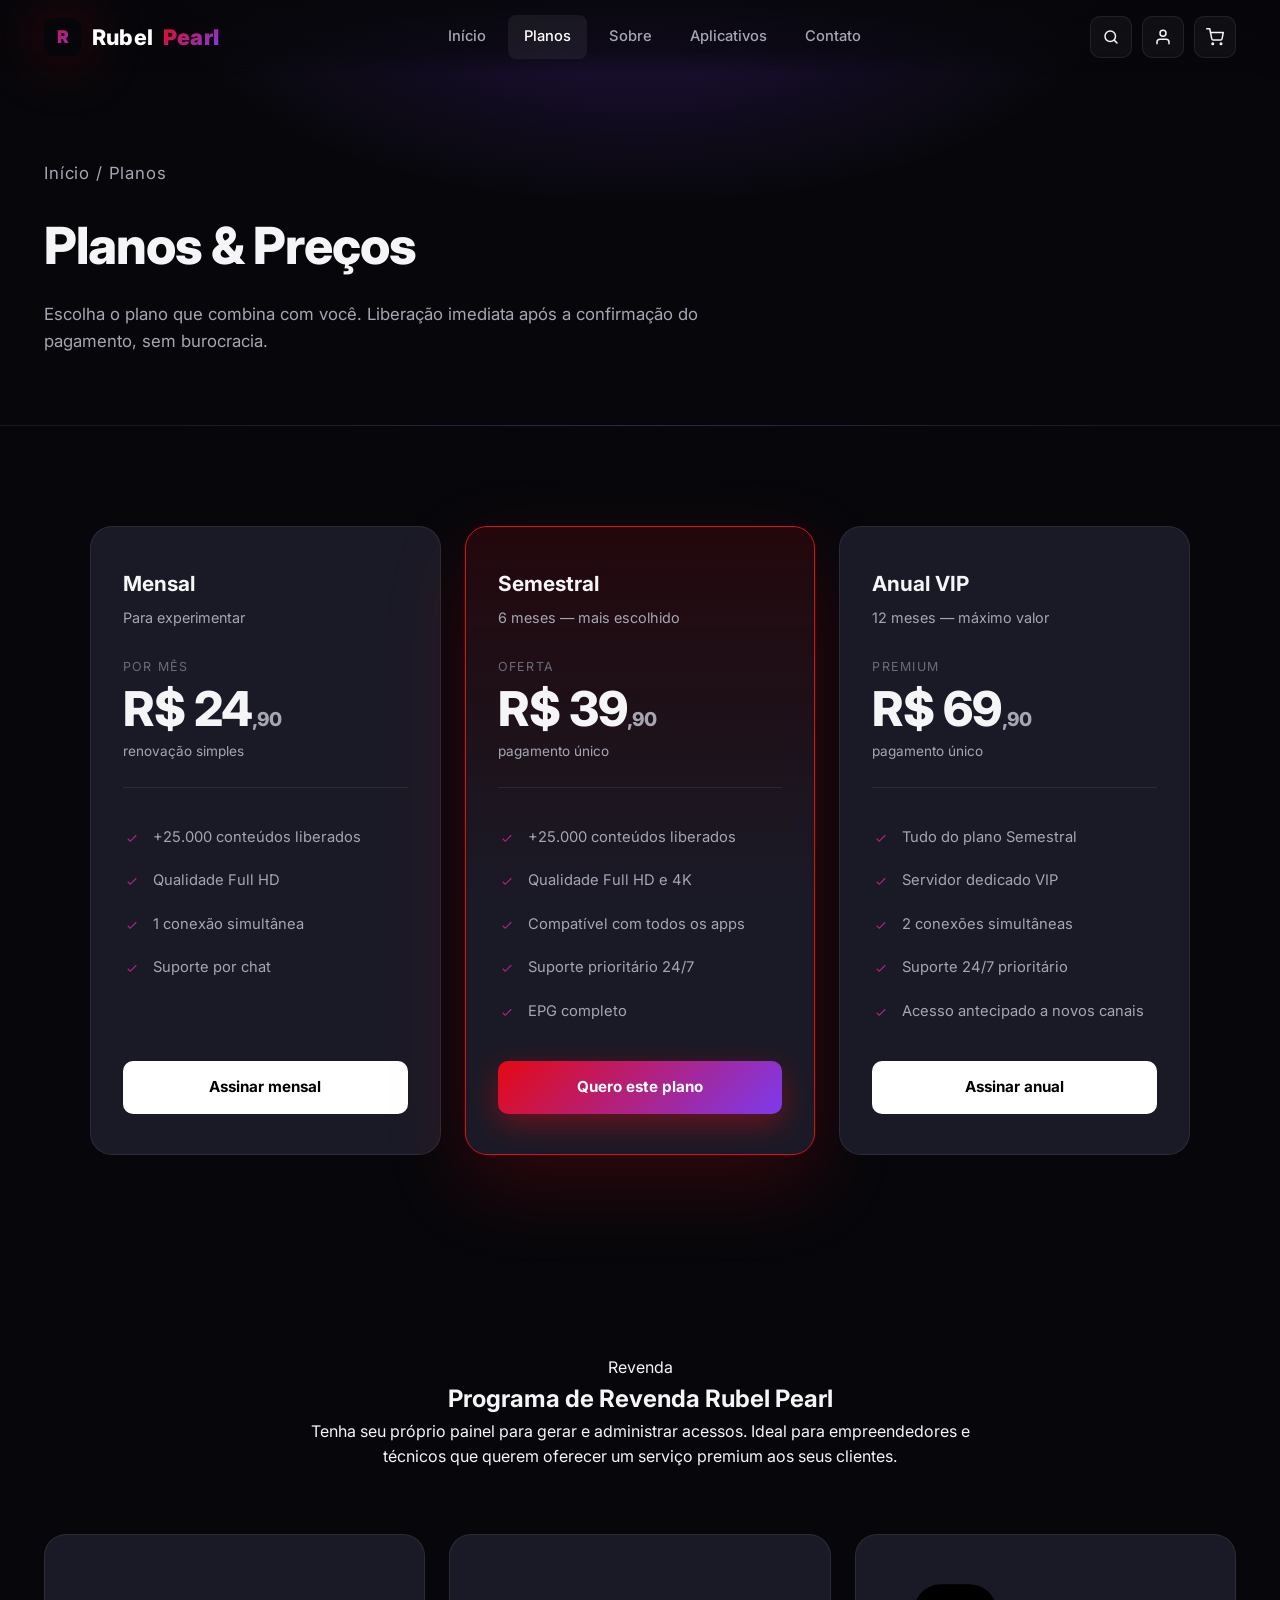
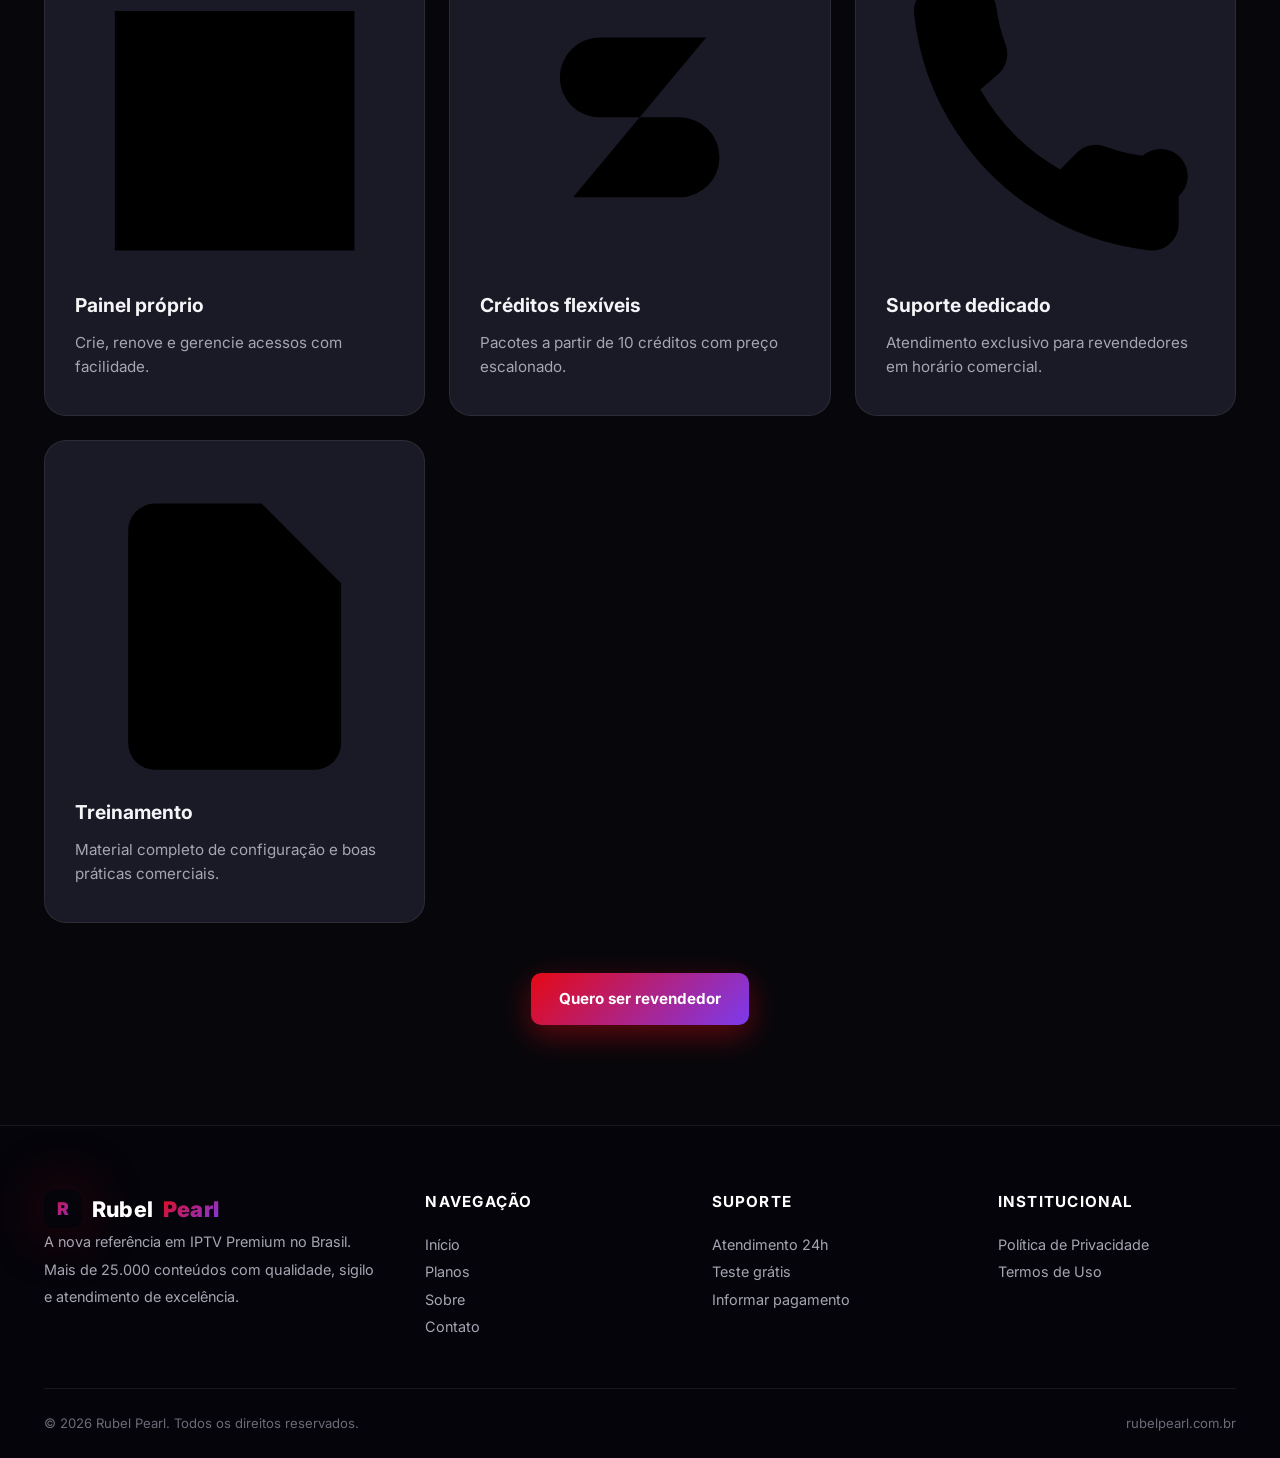
==== commit f2f79c09: "Update planos.html" ====
--- a/planos.html
+++ b/planos.html
@@ -80,7 +80,7 @@
       <article class="plan reveal">
         <h3>Mensal</h3>
         <p class="plan-desc">Para experimentar</p>
-        <div class="plan-price"><small>Por mês</small><strong>R$ 14<sub style="font-size:1.2rem">,90</sub></strong><span>renovação simples</span></div>
+        <div class="plan-price"><small>Por mês</small><strong>R$ 24<sub style="font-size:1.2rem">,90</sub></strong><span>renovação simples</span></div>
         <ul class="plan-features">
           <li>+25.000 conteúdos liberados</li>
           <li>Qualidade Full HD</li>
@@ -90,19 +90,7 @@
         <a href="https://iptvperfeito.net/menu" class="btn btn--dark" rel="nofollow noopener noreferrer">Assinar mensal</a>
       </article>
 
-      <article class="plan reveal">
-        <h3>Trimestral</h3>
-        <p class="plan-desc">3 meses de acesso completo</p>
-        <div class="plan-price"><small>Pagamento único</small><strong>R$ 24<sub style="font-size:1.2rem">,90</sub></strong><span>economia de 45%</span></div>
-        <ul class="plan-features">
-          <li>Acesso a todos os canais</li>
-          <li>Filmes e séries on demand</li>
-          <li>Qualidade Full HD</li>
-          <li>Suporte por chat e WhatsApp</li>
-        </ul>
-        <a href="https://iptvperfeito.net/menu" class="btn btn--dark" rel="nofollow noopener noreferrer">Assinar trimestral</a>
-      </article>
-
+  
       <article class="plan plan--featured reveal">
         <h3>Semestral</h3>
         <p class="plan-desc">6 meses — mais escolhido</p>
